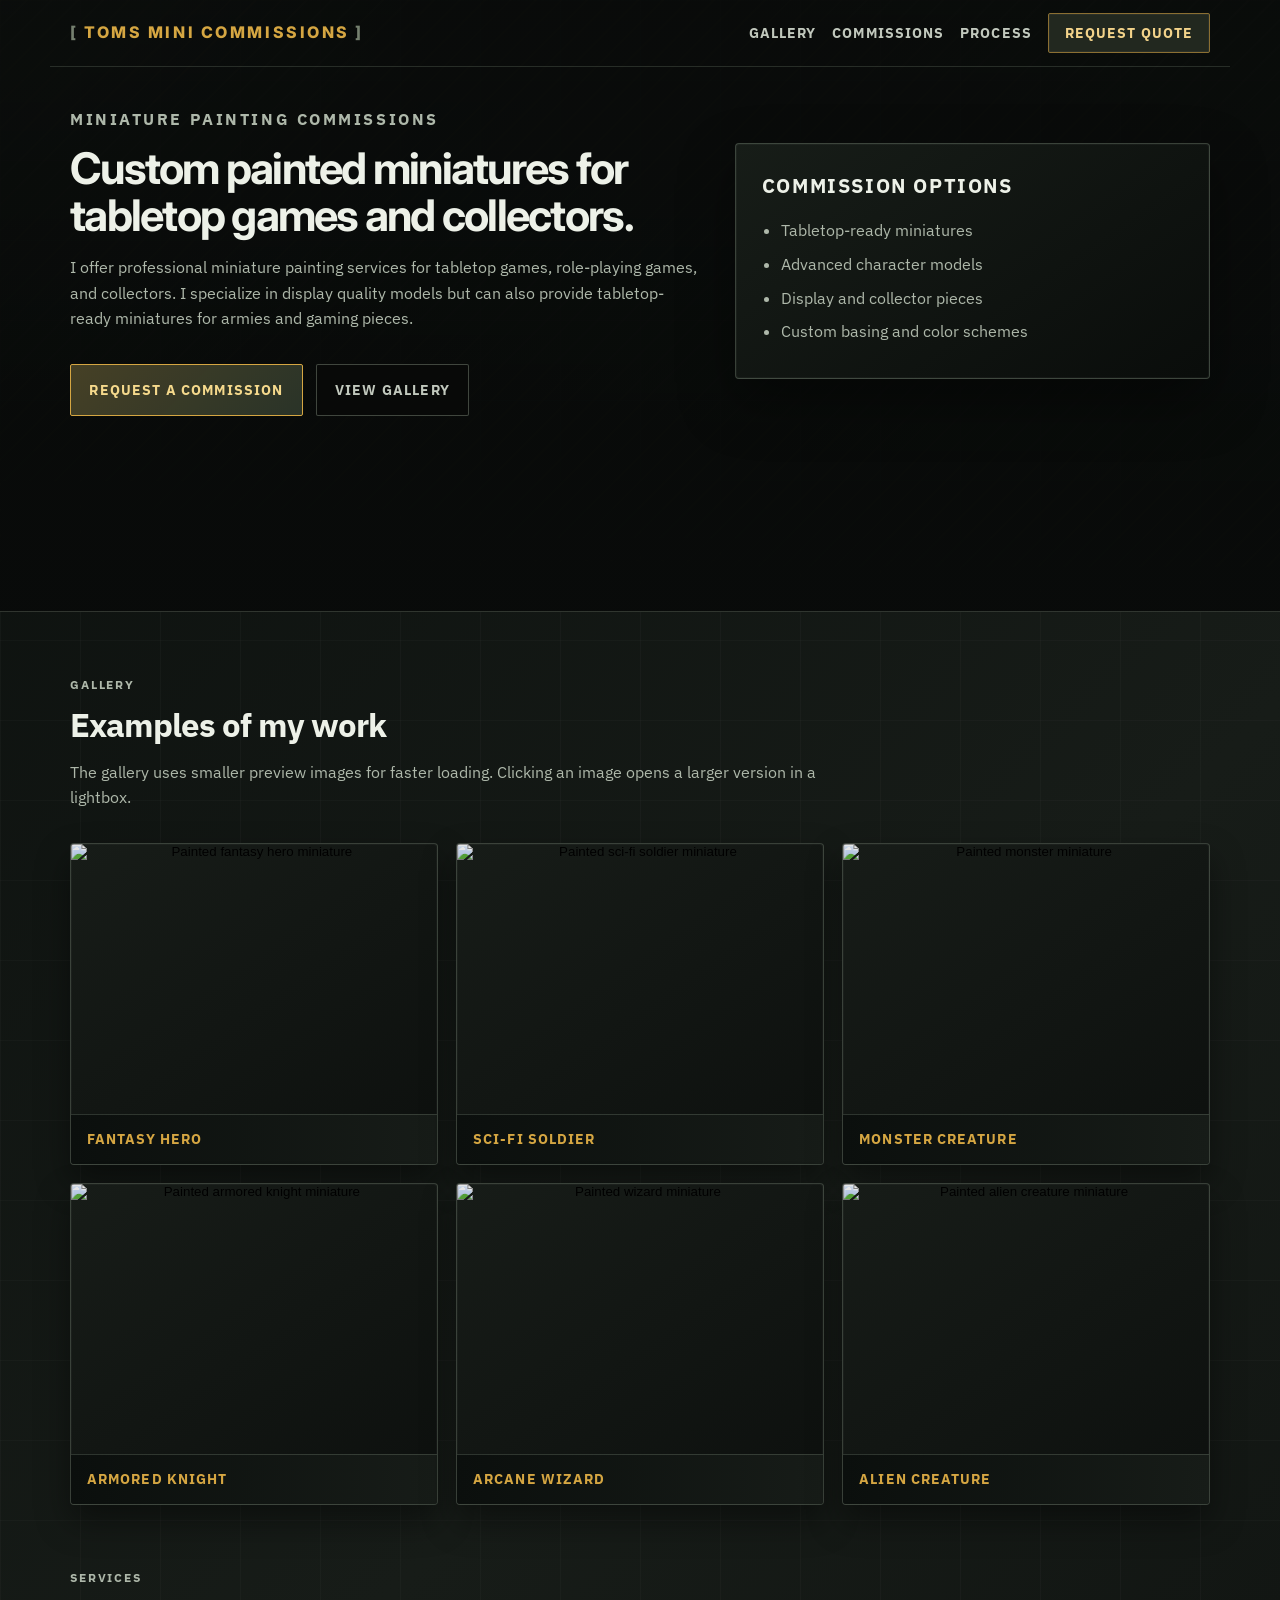
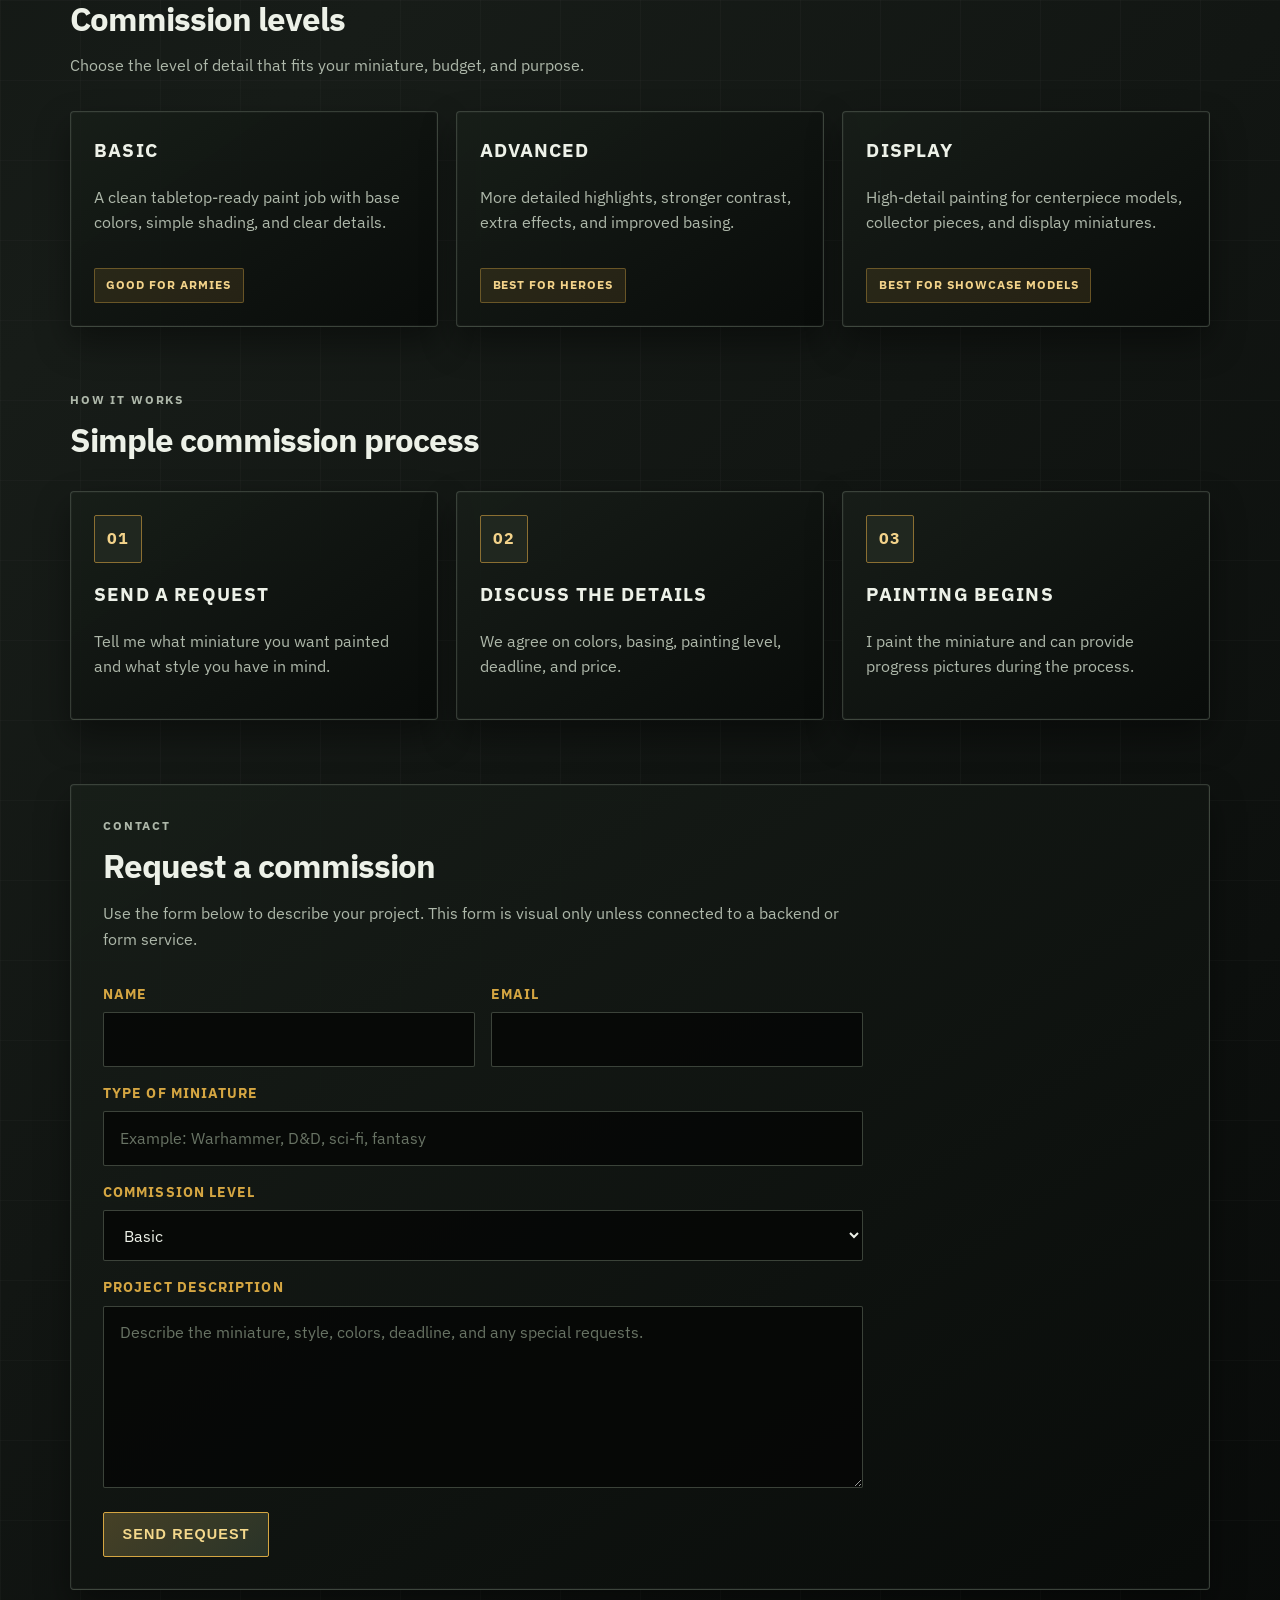
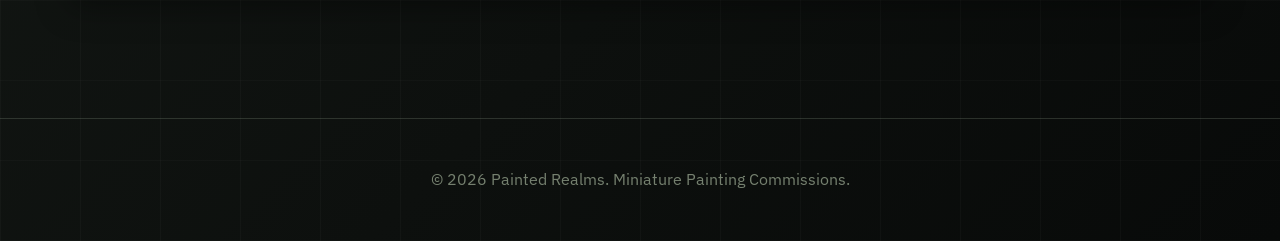
==== docs/miniature-painting-css.html @ 3ed9dcd4 "Add files via upload" ====
<!DOCTYPE html>
<html lang="en">
<head>
  <meta charset="UTF-8">
  <meta name="viewport" content="width=device-width, initial-scale=1.0">
  <title>Miniature Painting Commissions</title>

  <link rel="preconnect" href="https://fonts.googleapis.com">
  <link rel="preconnect" href="https://fonts.gstatic.com" crossorigin>
  <link href="https://fonts.googleapis.com/css2?family=Inter:wght@400;500;600;700;800&display=swap" rel="stylesheet">

  <link rel="stylesheet" href="miniature-style.css">
</head>

<body>
  <header class="site-header">
    <nav class="navbar" aria-label="Main navigation">
      <a class="logo" href="#home">Toms Mini Commissions</a>

      <ul class="nav-links">
        <li><a href="#gallery">Gallery</a></li>
        <li><a href="#commissions">Commissions</a></li>
        <li><a href="#process">Process</a></li>
        <li><a class="nav-button" href="#contact">Request Quote</a></li>
      </ul>
    </nav>

    <section id="home" class="hero">
      <div class="hero-text">
        <p class="eyebrow">Miniature Painting Commissions</p>
        <h1>Custom painted miniatures for tabletop games and collectors.</h1>
        <p>
          I offer professional miniature painting services for tabletop games, role-playing games, and collectors. I specialize in display quality models but can also provide tabletop-ready miniatures for armies and gaming pieces.
        </p>

        <div class="hero-actions">
          <a class="primary-button" href="#contact">Request a Commission</a>
          <a class="secondary-button" href="#gallery">View Gallery</a>
        </div>
      </div>

      <div class="hero-card">
        <h2>Commission Options</h2>
        <ul>
          <li>Tabletop-ready miniatures</li>
          <li>Advanced character models</li>
          <li>Display and collector pieces</li>
          <li>Custom basing and color schemes</li>
        </ul>
      </div>
    </section>
  </header>

  <main>
    <section id="gallery" class="content-section">
      <div class="section-heading">
        <p class="eyebrow">Gallery</p>
        <h2>Examples of my work</h2>
        <p>
          The gallery uses smaller preview images for faster loading. Clicking an image opens
          a larger version in a lightbox.
        </p>
      </div>

      <div class="gallery-grid">
        <figure>
          <button class="gallery-item" data-large="images/miniature-1-large.webp">
            <img
              src="images/miniature-1-small.webp"
              alt="Painted fantasy hero miniature"
              width="600"
              height="400"
              loading="lazy"
            >
          </button>
          <figcaption>Fantasy Hero</figcaption>
        </figure>

        <figure>
          <button class="gallery-item" data-large="images/miniature-2-large.webp">
            <img
              src="images/miniature-2-small.webp"
              alt="Painted sci-fi soldier miniature"
              width="600"
              height="400"
              loading="lazy"
            >
          </button>
          <figcaption>Sci-Fi Soldier</figcaption>
        </figure>

        <figure>
          <button class="gallery-item" data-large="images/miniature-3-large.webp">
            <img
              src="images/miniature-3-small.webp"
              alt="Painted monster miniature"
              width="600"
              height="400"
              loading="lazy"
            >
          </button>
          <figcaption>Monster Creature</figcaption>
        </figure>

        <figure>
          <button class="gallery-item" data-large="images/miniature-4-large.webp">
            <img
              src="images/miniature-4-small.webp"
              alt="Painted armored knight miniature"
              width="600"
              height="400"
              loading="lazy"
            >
          </button>
          <figcaption>Armored Knight</figcaption>
        </figure>

        <figure>
          <button class="gallery-item" data-large="images/miniature-5-large.webp">
            <img
              src="images/miniature-5-small.webp"
              alt="Painted wizard miniature"
              width="600"
              height="400"
              loading="lazy"
            >
          </button>
          <figcaption>Arcane Wizard</figcaption>
        </figure>

        <figure>
          <button class="gallery-item" data-large="images/miniature-6-large.webp">
            <img
              src="images/miniature-6-small.webp"
              alt="Painted alien creature miniature"
              width="600"
              height="400"
              loading="lazy"
            >
          </button>
          <figcaption>Alien Creature</figcaption>
        </figure>
      </div>
    </section>

    <section id="commissions" class="content-section">
      <div class="section-heading">
        <p class="eyebrow">Services</p>
        <h2>Commission levels</h2>
        <p>
          Choose the level of detail that fits your miniature, budget, and purpose.
        </p>
      </div>

      <div class="commission-grid">
        <article class="commission-card">
          <h3>Basic</h3>
          <p>
            A clean tabletop-ready paint job with base colors, simple shading, and clear details.
          </p>
          <span>Good for armies</span>
        </article>

        <article class="commission-card featured-card">
          <h3>Advanced</h3>
          <p>
            More detailed highlights, stronger contrast, extra effects, and improved basing.
          </p>
          <span>Best for heroes</span>
        </article>

        <article class="commission-card">
          <h3>Display</h3>
          <p>
            High-detail painting for centerpiece models, collector pieces, and display miniatures.
          </p>
          <span>Best for showcase models</span>
        </article>
      </div>
    </section>

    <section id="process" class="content-section process-section">
      <div class="section-heading">
        <p class="eyebrow">How it works</p>
        <h2>Simple commission process</h2>
      </div>

      <div class="process-grid">
        <article>
          <span class="step-number">01</span>
          <h3>Send a request</h3>
          <p>Tell me what miniature you want painted and what style you have in mind.</p>
        </article>

        <article>
          <span class="step-number">02</span>
          <h3>Discuss the details</h3>
          <p>We agree on colors, basing, painting level, deadline, and price.</p>
        </article>

        <article>
          <span class="step-number">03</span>
          <h3>Painting begins</h3>
          <p>I paint the miniature and can provide progress pictures during the process.</p>
        </article>
      </div>
    </section>

    <section id="contact" class="content-section contact-section">
      <div class="section-heading">
        <p class="eyebrow">Contact</p>
        <h2>Request a commission</h2>
        <p>
          Use the form below to describe your project. This form is visual only unless connected
          to a backend or form service.
        </p>
      </div>

      <form class="contact-form" action="#" method="post">
        <div class="form-row">
          <p>
            <label for="name">Name</label>
            <input type="text" id="name" name="name" required>
          </p>

          <p>
            <label for="email">Email</label>
            <input type="email" id="email" name="email" required>
          </p>
        </div>

        <p>
          <label for="miniature-type">Type of miniature</label>
          <input
            type="text"
            id="miniature-type"
            name="miniature-type"
            placeholder="Example: Warhammer, D&D, sci-fi, fantasy"
          >
        </p>

        <p>
          <label for="commission-level">Commission level</label>
          <select id="commission-level" name="commission-level">
            <option value="basic">Basic</option>
            <option value="advanced">Advanced</option>
            <option value="display">Display</option>
          </select>
        </p>

        <p>
          <label for="message">Project description</label>
          <textarea
            id="message"
            name="message"
            rows="6"
            placeholder="Describe the miniature, style, colors, deadline, and any special requests."
            required
          ></textarea>
        </p>

        <button type="submit">Send Request</button>
      </form>
    </section>
  </main>

  <footer class="site-footer">
    <p>&copy; 2026 Painted Realms. Miniature Painting Commissions.</p>
  </footer>

  <div class="lightbox" id="lightbox" aria-hidden="true">
    <button class="lightbox-close" id="lightbox-close" aria-label="Close image">×</button>
    <img id="lightbox-image" src="" alt="">
  </div>

  <script src="lightbox.js"></script>
</body>
</html>
---- docs/miniature-style.css ----
@import url("https://fonts.googleapis.com/css2?family=Inter:wght@400;500;600;700;800&family=IBM+Plex+Sans:wght@400;500;600;700&display=swap");

* {
  box-sizing: border-box;
}

html {
  scroll-behavior: smooth;
}

body {
  margin: 0;
  font-family: "IBM Plex Sans", "Inter", Arial, sans-serif;
  color: #d7ded3;
  background:
    linear-gradient(90deg, rgba(255, 255, 255, 0.025) 1px, transparent 1px),
    linear-gradient(rgba(255, 255, 255, 0.018) 1px, transparent 1px),
    radial-gradient(circle at top left, rgba(105, 132, 104, 0.18), transparent 28rem),
    linear-gradient(135deg, #0b0f0d, #171c18 42%, #080a09);
  background-size:
    80px 80px,
    80px 80px,
    auto,
    auto;
  line-height: 1.6;
}

img {
  max-width: 100%;
}

.site-header {
  min-height: 68vh;
  background:
    linear-gradient(rgba(8, 10, 9, 0.88), rgba(8, 10, 9, 0.96)),
    repeating-linear-gradient(
      135deg,
      rgba(189, 151, 67, 0.06) 0,
      rgba(189, 151, 67, 0.06) 2px,
      transparent 2px,
      transparent 18px
    );
  border-bottom: 1px solid rgba(148, 163, 143, 0.28);
}

.navbar {
  max-width: 1180px;
  margin: 0 auto;
  padding: 1.25rem;
  display: flex;
  justify-content: space-between;
  align-items: center;
  gap: 2rem;
  border-bottom: 1px solid rgba(148, 163, 143, 0.22);
}

.logo {
  font-family: "Inter", Arial, sans-serif;
  font-size: 1rem;
  font-weight: 800;
  color: #d5a642;
  text-decoration: none;
  letter-spacing: 0.16em;
  text-transform: uppercase;
}

.logo::before {
  content: "[ ";
  color: #75806f;
}

.logo::after {
  content: " ]";
  color: #75806f;
}

.nav-links {
  list-style: none;
  display: flex;
  align-items: center;
  gap: 1rem;
  padding: 0;
  margin: 0;
  flex-wrap: wrap;
}

.nav-links a {
  color: #c1c8bd;
  text-decoration: none;
  font-weight: 700;
  font-size: 0.85rem;
  letter-spacing: 0.08em;
  text-transform: uppercase;
}

.nav-links a:hover {
  color: #d5a642;
}

.nav-button {
  background: #22281f;
  color: #f3d38a !important;
  padding: 0.65rem 1rem;
  border-radius: 2px;
  border: 1px solid #8b6f32;
  box-shadow: inset 0 0 0 1px rgba(255, 255, 255, 0.04);
}

.hero {
  max-width: 1180px;
  margin: 2.5rem auto 0;
  padding: 0 1.25rem 4rem;
  display: grid;
  grid-template-columns: 1.2fr 0.9fr;
  gap: 2rem;
  align-items: center;
}

.hero-text h1 {
  margin: 0;
  max-width: 720px;
  font-family: "Inter", Arial, sans-serif;
  font-size: clamp(1.9rem, 3.4vw, 3.2rem);
  line-height: 1.08;
  letter-spacing: -0.04em;
  color: #edf1e8;
}

.hero-text p {
  max-width: 650px;
  font-size: 1rem;
  color: #aeb8aa;
}

.eyebrow {
  margin: 0 0 0.8rem;
  color: #d5a642;
  font-weight: 800;
  text-transform: uppercase;
  letter-spacing: 0.16em;
  font-size: 0.72rem;
}

.hero-actions {
  display: flex;
  gap: 0.8rem;
  flex-wrap: wrap;
  margin-top: 2rem;
}

.primary-button,
.secondary-button,
.contact-form button {
  border-radius: 2px;
  padding: 0.85rem 1.15rem;
  font-weight: 800;
  font-size: 0.9rem;
  letter-spacing: 0.08em;
  text-transform: uppercase;
  text-decoration: none;
  cursor: pointer;
  transition: background 0.2s ease, border-color 0.2s ease, transform 0.2s ease;
}

.primary-button,
.contact-form button {
  border: 1px solid #d5a642;
  background:
    linear-gradient(135deg, rgba(213, 166, 66, 0.22), rgba(94, 110, 85, 0.2)),
    #1d241d;
  color: #f5d98c;
}

.secondary-button {
  background: rgba(8, 10, 9, 0.75);
  color: #c1c8bd;
  border: 1px solid rgba(148, 163, 143, 0.4);
}

.primary-button:hover,
.secondary-button:hover,
.contact-form button:hover {
  transform: translateY(-1px);
  background-color: #283126;
  border-color: #f3d38a;
}

.hero-card {
  background:
    linear-gradient(145deg, rgba(24, 30, 25, 0.96), rgba(10, 13, 11, 0.98)),
    repeating-linear-gradient(
      90deg,
      rgba(255, 255, 255, 0.025) 0,
      rgba(255, 255, 255, 0.025) 1px,
      transparent 1px,
      transparent 16px
    );
  border: 1px solid rgba(148, 163, 143, 0.34);
  border-radius: 4px;
  padding: 1.6rem;
  box-shadow:
    0 22px 55px rgba(0, 0, 0, 0.42),
    inset 0 0 0 1px rgba(255, 255, 255, 0.035);
}

.hero-card h2 {
  margin-top: 0;
  color: #edf1e8;
  font-size: 1.25rem;
  letter-spacing: 0.08em;
  text-transform: uppercase;
}

.hero-card ul {
  padding-left: 1.2rem;
  margin-bottom: 0;
  color: #aeb8aa;
}

.hero-card li {
  margin-bottom: 0.5rem;
}

main {
  max-width: 1180px;
  margin: 0 auto;
  padding: 4rem 1.25rem;
}

.content-section {
  margin-bottom: 4rem;
}

.section-heading {
  max-width: 760px;
  margin-bottom: 2rem;
}

.section-heading h2 {
  margin: 0;
  color: #edf1e8;
  font-size: clamp(1.7rem, 2.6vw, 2.5rem);
  line-height: 1.1;
  letter-spacing: -0.03em;
}

.section-heading p {
  color: #aeb8aa;
}

.gallery-grid {
  display: grid;
  grid-template-columns: repeat(3, 1fr);
  gap: 1.15rem;
}

figure {
  margin: 0;
  background:
    linear-gradient(145deg, #171c18, #0d100e);
  border: 1px solid rgba(148, 163, 143, 0.32);
  border-radius: 4px;
  overflow: hidden;
  box-shadow:
    0 16px 34px rgba(0, 0, 0, 0.42),
    inset 0 0 0 1px rgba(255, 255, 255, 0.03);
}

.gallery-item {
  display: block;
  width: 100%;
  padding: 0;
  border: 0;
  background: none;
  cursor: pointer;
  overflow: hidden;
}

.gallery-item img {
  width: 100%;
  height: 270px;
  object-fit: cover;
  display: block;
  filter: saturate(0.9) contrast(1.1) brightness(0.9);
  transition: transform 0.25s ease, filter 0.25s ease;
}

.gallery-item:hover img {
  transform: scale(1.04);
  filter: saturate(1.05) contrast(1.18) brightness(1);
}

figcaption {
  padding: 0.85rem 1rem;
  color: #d5a642;
  background:
    linear-gradient(90deg, #0b0f0d, #171c18);
  border-top: 1px solid rgba(148, 163, 143, 0.25);
  font-weight: 800;
  font-size: 0.85rem;
  letter-spacing: 0.08em;
  text-transform: uppercase;
}

.commission-grid,
.process-grid {
  display: grid;
  grid-template-columns: repeat(3, 1fr);
  gap: 1.15rem;
}

.commission-card,
.process-grid article,
.contact-section {
  background:
    linear-gradient(145deg, rgba(24, 30, 25, 0.96), rgba(9, 12, 10, 0.98));
  border: 1px solid rgba(148, 163, 143, 0.32);
  border-radius: 4px;
  padding: 1.45rem;
  box-shadow:
    0 16px 34px rgba(0, 0, 0, 0.4),
    inset 0 0 0 1px rgba(255, 255, 255, 0.03);
}

.commission-card h3,
.process-grid h3 {
  margin-top: 0;
  color: #edf1e8;
  font-size: 1.2rem;
  letter-spacing: 0.06em;
  text-transform: uppercase;
}

.commission-card p,
.process-grid p {
  color: #aeb8aa;
}

.commission-card span {
  display: inline-block;
  margin-top: 1rem;
  padding: 0.4rem 0.7rem;
  border-radius: 2px;
  background: rgba(213, 166, 66, 0.12);
  border: 1px solid rgba(213, 166, 66, 0.38);
  color: #f3d38a;
  font-size: 0.78rem;
  font-weight: 800;
  letter-spacing: 0.08em;
  text-transform: uppercase;
}

.commission-card {
  transition: border-color 0.2s ease, box-shadow 0.2s ease, transform 0.2s ease;
}

.commission-card:hover {
  border-color: rgba(213, 166, 66, 0.75);
  box-shadow:
    0 18px 40px rgba(0, 0, 0, 0.45),
    0 0 24px rgba(213, 166, 66, 0.14);
  transform: translateY(-2px);
}

.step-number {
  display: inline-flex;
  width: 3rem;
  height: 3rem;
  align-items: center;
  justify-content: center;
  margin-bottom: 1rem;
  border-radius: 2px;
  background: #20271f;
  border: 1px solid #8b6f32;
  color: #f3d38a;
  font-weight: 800;
  letter-spacing: 0.08em;
}

.contact-section {
  padding: 2rem;
}

.contact-form {
  max-width: 760px;
}

.form-row {
  display: grid;
  grid-template-columns: 1fr 1fr;
  gap: 1rem;
}

.contact-form p {
  margin: 0 0 1rem;
}

label {
  display: block;
  margin-bottom: 0.4rem;
  font-weight: 800;
  color: #d5a642;
  font-size: 0.85rem;
  letter-spacing: 0.08em;
  text-transform: uppercase;
}

input,
select,
textarea {
  width: 100%;
  padding: 0.85rem 1rem;
  border: 1px solid rgba(148, 163, 143, 0.38);
  border-radius: 2px;
  font: inherit;
  color: #edf1e8;
  background: rgba(5, 7, 6, 0.82);
}

input::placeholder,
textarea::placeholder {
  color: #687364;
}

input:focus,
select:focus,
textarea:focus {
  outline: 2px solid rgba(213, 166, 66, 0.25);
  border-color: #d5a642;
  background: rgba(5, 7, 6, 0.95);
}

textarea {
  resize: vertical;
}

.site-footer {
  text-align: center;
  padding: 2rem 1rem;
  color: #75806f;
  border-top: 1px solid rgba(148, 163, 143, 0.24);
}

.lightbox {
  position: fixed;
  inset: 0;
  display: none;
  place-items: center;
  padding: 2rem;
  background: rgba(5, 7, 6, 0.92);
  z-index: 1000;
}

.lightbox.active {
  display: grid;
}

.lightbox img {
  max-width: min(1100px, 92vw);
  max-height: 82vh;
  border-radius: 4px;
  border: 1px solid rgba(213, 166, 66, 0.45);
  box-shadow: 0 24px 80px rgba(0, 0, 0, 0.65);
}

.lightbox-close {
  position: absolute;
  top: 1.25rem;
  right: 1.5rem;
  border: 1px solid rgba(213, 166, 66, 0.6);
  background: #171c18;
  color: #edf1e8;
  width: 2.75rem;
  height: 2.75rem;
  border-radius: 2px;
  font-size: 2rem;
  line-height: 1;
  cursor: pointer;
}

@media (max-width: 900px) {
  .hero,
  .gallery-grid,
  .commission-grid,
  .process-grid {
    grid-template-columns: 1fr 1fr;
  }

  .hero {
    margin-top: 1.5rem;
  }
}

@media (max-width: 680px) {
  .navbar {
    align-items: flex-start;
    flex-direction: column;
  }

  .hero,
  .gallery-grid,
  .commission-grid,
  .process-grid,
  .form-row {
    grid-template-columns: 1fr;
  }

  .hero-text h1 {
    font-size: 2rem;
  }

  .site-header {
    min-height: auto;
  }

  .contact-section {
    padding: 1.25rem;
  }
}
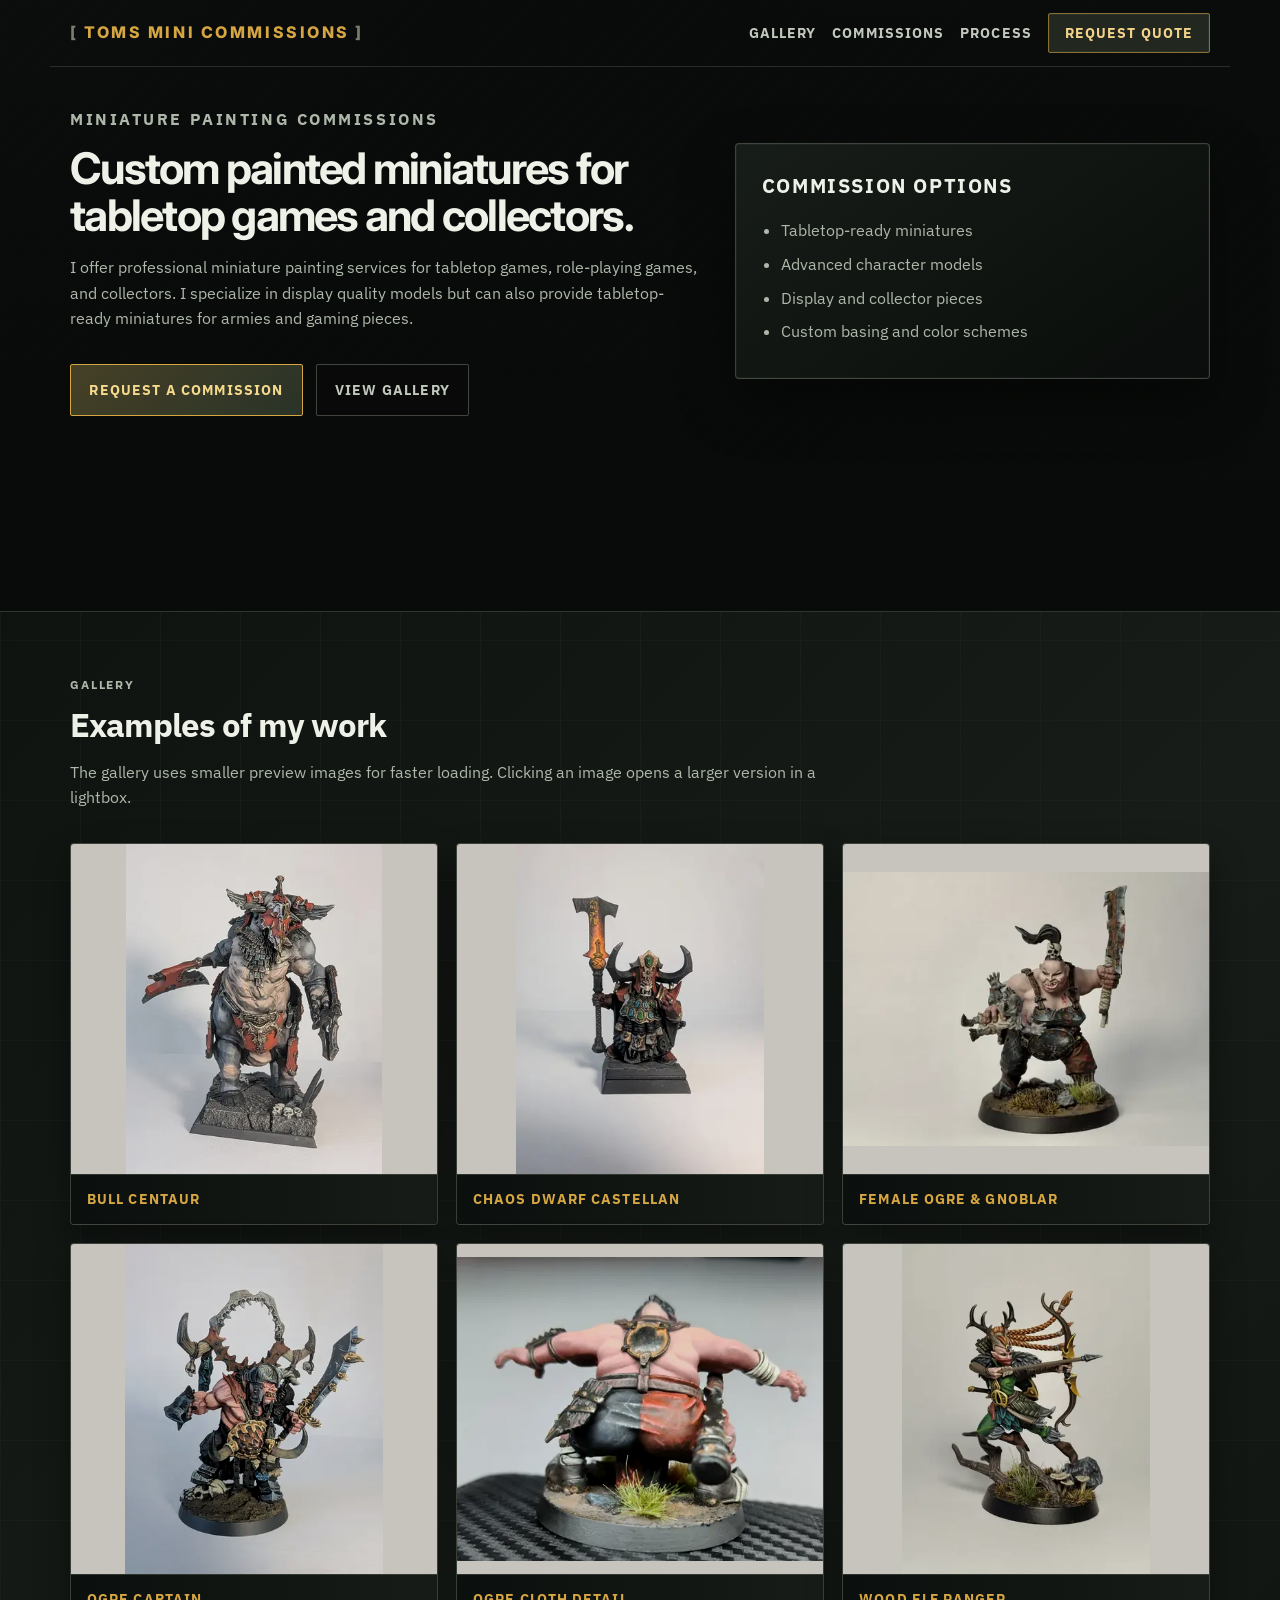
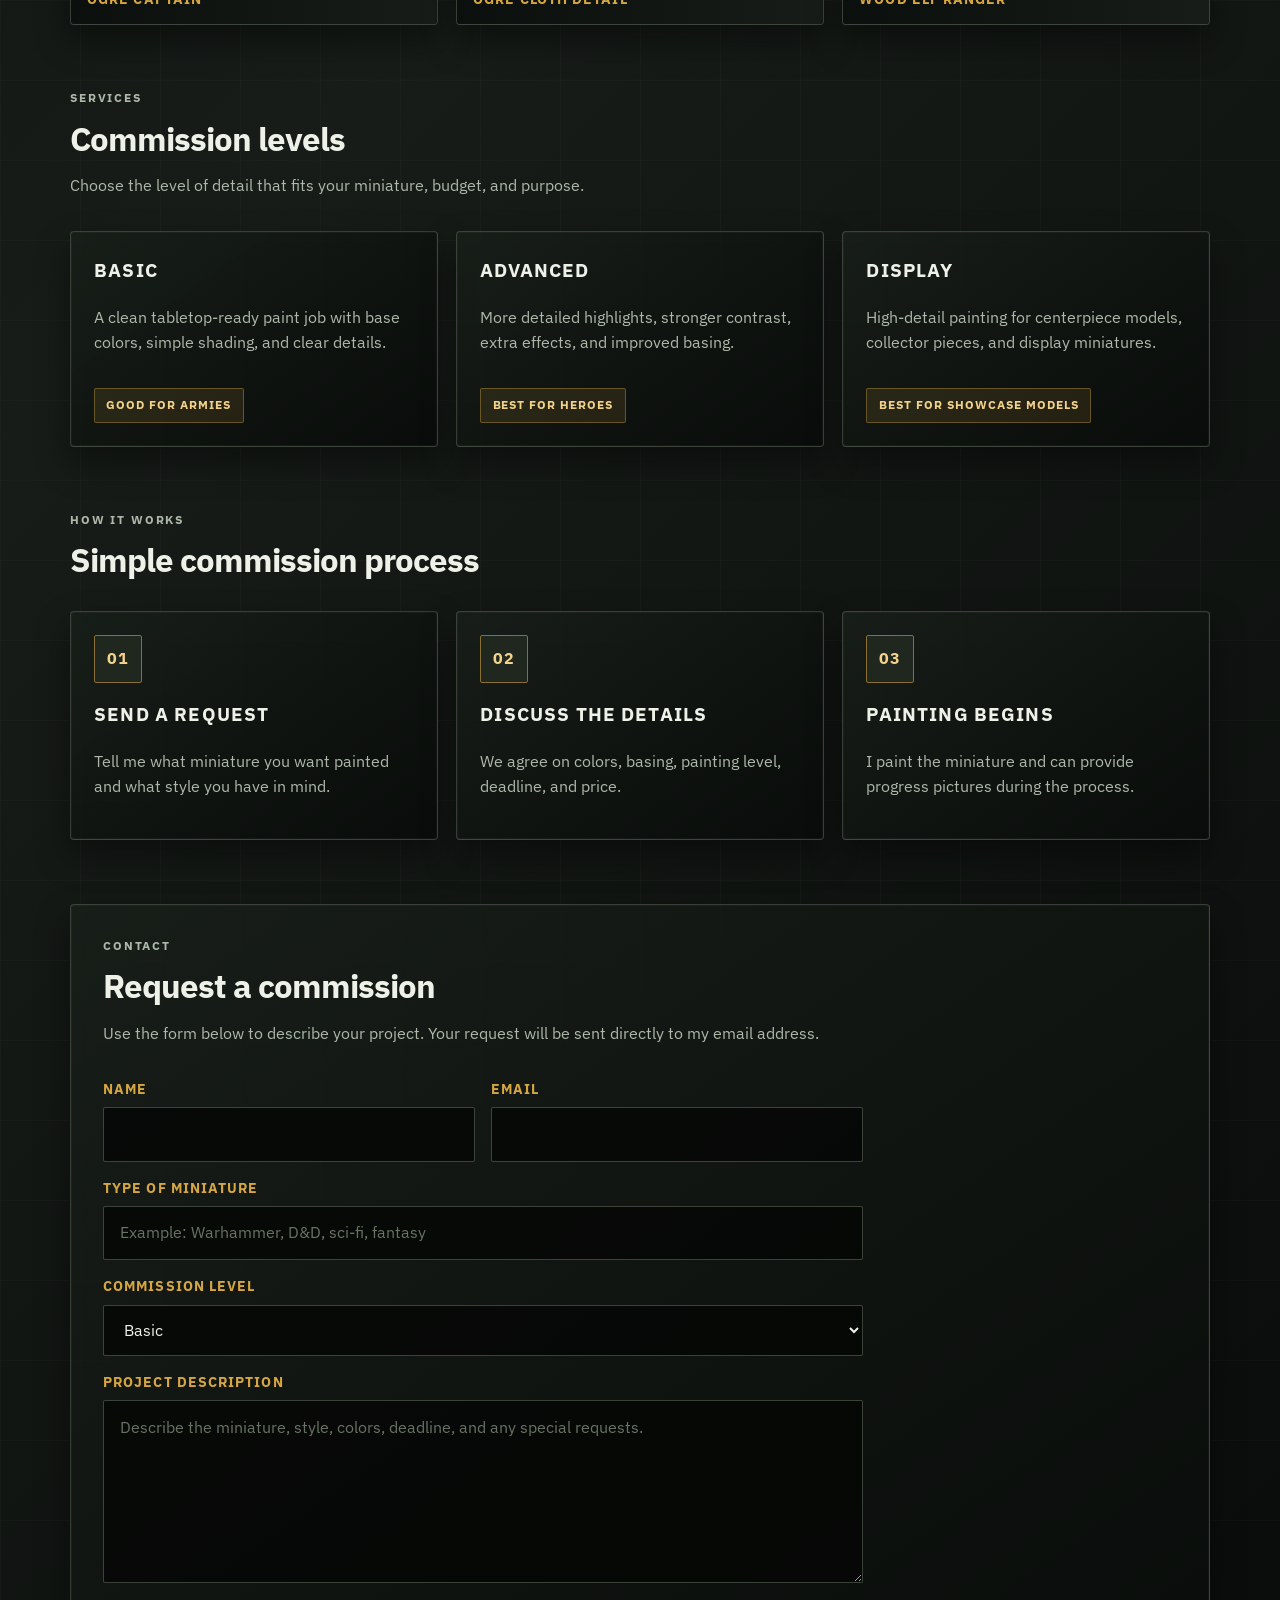
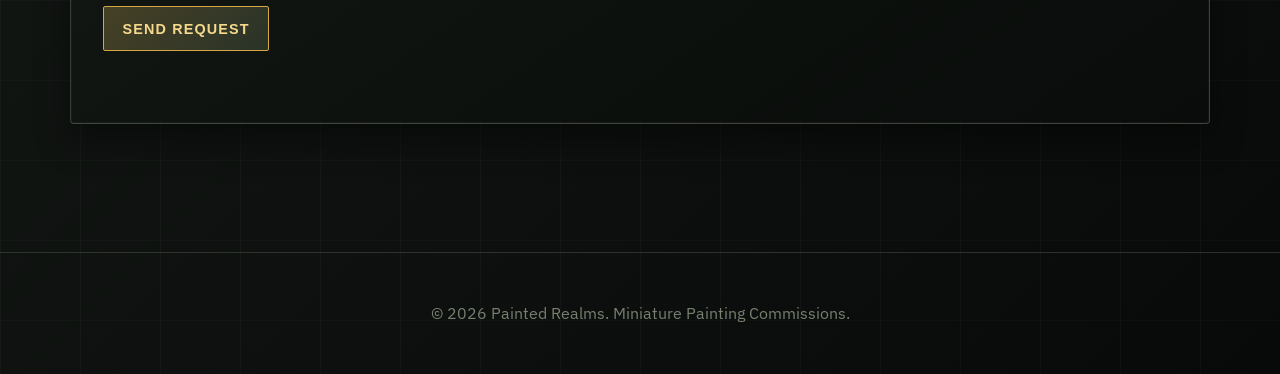
==== commit d98ec3eb: "Add files via upload" ====
--- a/docs/miniature-painting-css.html
+++ b/docs/miniature-painting-css.html
@@ -7,7 +7,7 @@
 
   <link rel="preconnect" href="https://fonts.googleapis.com">
   <link rel="preconnect" href="https://fonts.gstatic.com" crossorigin>
-  <link href="https://fonts.googleapis.com/css2?family=Inter:wght@400;500;600;700;800&display=swap" rel="stylesheet">
+  <link href="https://fonts.googleapis.com/css2?family=IBM+Plex+Sans:wght@400;500;600;700&family=Inter:wght@400;500;600;700;800&display=swap" rel="stylesheet">
 
   <link rel="stylesheet" href="miniature-style.css">
 </head>
@@ -64,81 +64,135 @@
 
       <div class="gallery-grid">
         <figure>
-          <button class="gallery-item" data-large="images/miniature-1-large.webp">
-            <img
-              src="images/miniature-1-small.webp"
-              alt="Painted fantasy hero miniature"
-              width="600"
-              height="400"
-              loading="lazy"
-            >
-          </button>
-          <figcaption>Fantasy Hero</figcaption>
-        </figure>
-
-        <figure>
-          <button class="gallery-item" data-large="images/miniature-2-large.webp">
-            <img
-              src="images/miniature-2-small.webp"
-              alt="Painted sci-fi soldier miniature"
-              width="600"
-              height="400"
-              loading="lazy"
-            >
-          </button>
-          <figcaption>Sci-Fi Soldier</figcaption>
-        </figure>
-
-        <figure>
-          <button class="gallery-item" data-large="images/miniature-3-large.webp">
-            <img
-              src="images/miniature-3-small.webp"
-              alt="Painted monster miniature"
-              width="600"
-              height="400"
-              loading="lazy"
-            >
-          </button>
-          <figcaption>Monster Creature</figcaption>
-        </figure>
-
-        <figure>
-          <button class="gallery-item" data-large="images/miniature-4-large.webp">
-            <img
-              src="images/miniature-4-small.webp"
-              alt="Painted armored knight miniature"
-              width="600"
-              height="400"
-              loading="lazy"
-            >
-          </button>
-          <figcaption>Armored Knight</figcaption>
-        </figure>
-
-        <figure>
-          <button class="gallery-item" data-large="images/miniature-5-large.webp">
-            <img
-              src="images/miniature-5-small.webp"
-              alt="Painted wizard miniature"
-              width="600"
-              height="400"
-              loading="lazy"
-            >
-          </button>
-          <figcaption>Arcane Wizard</figcaption>
-        </figure>
-
-        <figure>
-          <button class="gallery-item" data-large="images/miniature-6-large.webp">
-            <img
-              src="images/miniature-6-small.webp"
-              alt="Painted alien creature miniature"
-              width="600"
-              height="400"
-              loading="lazy"
-            >
-          </button>
-          <figcaption>Alien Creature</figcaption>
+          <a
+            class="gallery-item"
+            href="img/Bull_Centaur.jpeg"
+            data-large="img/Bull_Centaur.jpeg"
+            data-caption="Bull Centaur"
+            aria-label="View the Bull Centaur in full size"
+          >
+            <img
+              src="img/Bull_Centaur-480.webp"
+              srcset="img/Bull_Centaur-480.webp 480w, img/Bull_Centaur-960.webp 960w"
+              sizes="(max-width: 680px) calc(100vw - 2.5rem), (max-width: 900px) calc((100vw - 3.65rem) / 2), 380px"
+              alt="Painted Bull Centaur miniature with red and black armor"
+              width="1592"
+              height="2048"
+              loading="lazy"
+              decoding="async"
+            >
+          </a>
+          <figcaption>Bull Centaur</figcaption>
+        </figure>
+
+        <figure>
+          <a
+            class="gallery-item"
+            href="img/Chaos_Dwarf_Castellan.jpeg"
+            data-large="img/Chaos_Dwarf_Castellan.jpeg"
+            data-caption="Chaos Dwarf Castellan"
+            aria-label="View the Chaos Dwarf Castellan in full size"
+          >
+            <img
+              src="img/Chaos_Dwarf_Castellan-480.webp"
+              srcset="img/Chaos_Dwarf_Castellan-480.webp 480w, img/Chaos_Dwarf_Castellan-960.webp 960w"
+              sizes="(max-width: 680px) calc(100vw - 2.5rem), (max-width: 900px) calc((100vw - 3.65rem) / 2), 380px"
+              alt="Painted Chaos Dwarf Castellan miniature holding a glowing runic weapon"
+              width="3072"
+              height="4080"
+              loading="lazy"
+              decoding="async"
+            >
+          </a>
+          <figcaption>Chaos Dwarf Castellan</figcaption>
+        </figure>
+
+        <figure>
+          <a
+            class="gallery-item"
+            href="img/Female_Ogre_Gnoblar.jpeg"
+            data-large="img/Female_Ogre_Gnoblar.jpeg"
+            data-caption="Female Ogre &amp; Gnoblar"
+            aria-label="View the Female Ogre and Gnoblar in full size"
+          >
+            <img
+              src="img/Female_Ogre_Gnoblar-480.webp"
+              srcset="img/Female_Ogre_Gnoblar-480.webp 480w, img/Female_Ogre_Gnoblar-960.webp 960w"
+              sizes="(max-width: 680px) calc(100vw - 2.5rem), (max-width: 900px) calc((100vw - 3.65rem) / 2), 380px"
+              alt="Painted female ogre miniature holding a gnoblar"
+              width="2048"
+              height="1536"
+              loading="lazy"
+              decoding="async"
+            >
+          </a>
+          <figcaption>Female Ogre &amp; Gnoblar</figcaption>
+        </figure>
+
+        <figure>
+          <a
+            class="gallery-item"
+            href="img/Ogre_Captain.jpeg"
+            data-large="img/Ogre_Captain.jpeg"
+            data-caption="Ogre Captain"
+            aria-label="View the Ogre Captain in full size"
+          >
+            <img
+              src="img/Ogre_Captain-480.webp"
+              srcset="img/Ogre_Captain-480.webp 480w, img/Ogre_Captain-960.webp 960w"
+              sizes="(max-width: 680px) calc(100vw - 2.5rem), (max-width: 900px) calc((100vw - 3.65rem) / 2), 380px"
+              alt="Painted Ogre Captain miniature with a horned trophy frame and sword"
+              width="2662"
+              height="3405"
+              loading="lazy"
+              decoding="async"
+            >
+          </a>
+          <figcaption>Ogre Captain</figcaption>
+        </figure>
+
+        <figure>
+          <a
+            class="gallery-item"
+            href="img/Ogre_Cloth_Close_Up.jpeg"
+            data-large="img/Ogre_Cloth_Close_Up.jpeg"
+            data-caption="Ogre Cloth Detail"
+            aria-label="View the Ogre cloth detail in full size"
+          >
+            <img
+              src="img/Ogre_Cloth_Close_Up-480.webp"
+              srcset="img/Ogre_Cloth_Close_Up-480.webp 480w, img/Ogre_Cloth_Close_Up-960.webp 960w"
+              sizes="(max-width: 680px) calc(100vw - 2.5rem), (max-width: 900px) calc((100vw - 3.65rem) / 2), 380px"
+              alt="Close-up of red and black painted cloth on an ogre miniature"
+              width="2048"
+              height="1701"
+              loading="lazy"
+              decoding="async"
+            >
+          </a>
+          <figcaption>Ogre Cloth Detail</figcaption>
+        </figure>
+
+        <figure>
+          <a
+            class="gallery-item"
+            href="img/Wood_Elf_Ranger.jpeg"
+            data-large="img/Wood_Elf_Ranger.jpeg"
+            data-caption="Wood Elf Ranger"
+            aria-label="View the Wood Elf Ranger in full size"
+          >
+            <img
+              src="img/Wood_Elf_Ranger-480.webp"
+              srcset="img/Wood_Elf_Ranger-480.webp 480w, img/Wood_Elf_Ranger-960.webp 960w"
+              sizes="(max-width: 680px) calc(100vw - 2.5rem), (max-width: 900px) calc((100vw - 3.65rem) / 2), 380px"
+              alt="Painted Wood Elf Ranger miniature drawing a bow"
+              width="1536"
+              height="2048"
+              loading="lazy"
+              decoding="async"
+            >
+          </a>
+          <figcaption>Wood Elf Ranger</figcaption>
         </figure>
       </div>
     </section>
@@ -211,12 +265,17 @@
         <p class="eyebrow">Contact</p>
         <h2>Request a commission</h2>
         <p>
-          Use the form below to describe your project. This form is visual only unless connected
-          to a backend or form service.
-        </p>
-      </div>
-
-      <form class="contact-form" action="#" method="post">
+          Use the form below to describe your project. Your request will be sent directly
+          to my email address.
+        </p>
+      </div>
+
+      <form
+        class="contact-form"
+        id="contact-form"
+        action="https://formspree.io/xqpzgrjq"
+        method="post"
+      >
         <div class="form-row">
           <p>
             <label for="name">Name</label>
@@ -260,6 +319,13 @@
         </p>
 
         <button type="submit">Send Request</button>
+        <p
+          class="form-status"
+          id="form-status"
+          role="status"
+          aria-live="polite"
+          aria-atomic="true"
+        ></p>
       </form>
     </section>
   </main>
@@ -268,11 +334,25 @@
     <p>&copy; 2026 Painted Realms. Miniature Painting Commissions.</p>
   </footer>
 
-  <div class="lightbox" id="lightbox" aria-hidden="true">
-    <button class="lightbox-close" id="lightbox-close" aria-label="Close image">×</button>
-    <img id="lightbox-image" src="" alt="">
+  <div
+    class="lightbox"
+    id="lightbox"
+    role="dialog"
+    aria-modal="true"
+    aria-labelledby="lightbox-caption"
+    aria-hidden="true"
+  >
+    <div class="lightbox-panel">
+      <button class="lightbox-close" id="lightbox-close" type="button" aria-label="Close enlarged image">×</button>
+      <div class="lightbox-image-wrap" id="lightbox-image-wrap">
+        <img id="lightbox-image" src="" alt="">
+        <span class="lightbox-loading" id="lightbox-loading" role="status">Loading high-resolution image…</span>
+      </div>
+      <p class="lightbox-caption" id="lightbox-caption"></p>
+    </div>
   </div>
 
   <script src="lightbox.js"></script>
+  <script src="contact-form.js"></script>
 </body>
-</html>+</html>
--- a/docs/miniature-style.css
+++ b/docs/miniature-style.css
@@ -1,6 +1,4 @@
-@import url("https://fonts.googleapis.com/css2?family=Inter:wght@400;500;600;700;800&family=IBM+Plex+Sans:wght@400;500;600;700&display=swap");
-
-* {
+* {
   box-sizing: border-box;
 }
 
@@ -266,24 +264,31 @@
     inset 0 0 0 1px rgba(255, 255, 255, 0.03);
 }
 
-.gallery-item {
-  display: block;
-  width: 100%;
-  padding: 0;
-  border: 0;
-  background: none;
-  cursor: pointer;
-  overflow: hidden;
-}
-
-.gallery-item img {
-  width: 100%;
-  height: 270px;
-  object-fit: cover;
-  display: block;
-  filter: saturate(0.9) contrast(1.1) brightness(0.9);
-  transition: transform 0.25s ease, filter 0.25s ease;
-}
+.gallery-item {
+  display: block;
+  width: 100%;
+  padding: 0;
+  border: 0;
+  background: none;
+  cursor: pointer;
+  overflow: hidden;
+  text-decoration: none;
+}
+
+.gallery-item img {
+  width: 100%;
+  height: 330px;
+  object-fit: contain;
+  display: block;
+  background: #d4d2ca;
+  filter: saturate(0.9) contrast(1.1) brightness(0.9);
+  transition: transform 0.25s ease, filter 0.25s ease;
+}
+
+.gallery-item:focus-visible {
+  outline: 2px solid #d5a642;
+  outline-offset: -2px;
+}
 
 .gallery-item:hover img {
   transform: scale(1.04);
@@ -391,9 +396,30 @@
   gap: 1rem;
 }
 
-.contact-form p {
-  margin: 0 0 1rem;
-}
+.contact-form p {
+  margin: 0 0 1rem;
+}
+
+.contact-form button:disabled {
+  cursor: wait;
+  opacity: 0.65;
+  transform: none;
+}
+
+.form-status {
+  min-height: 1.6rem;
+  margin: 0.85rem 0 0 !important;
+  color: #aeb8aa;
+  font-weight: 700;
+}
+
+.form-status.is-success {
+  color: #9fc98f;
+}
+
+.form-status.is-error {
+  color: #e3a38f;
+}
 
 label {
   display: block;
@@ -441,7 +467,7 @@
   border-top: 1px solid rgba(148, 163, 143, 0.24);
 }
 
-.lightbox {
+.lightbox {
   position: fixed;
   inset: 0;
   display: none;
@@ -449,19 +475,63 @@
   padding: 2rem;
   background: rgba(5, 7, 6, 0.92);
   z-index: 1000;
-}
-
-.lightbox.active {
-  display: grid;
-}
-
-.lightbox img {
-  max-width: min(1100px, 92vw);
-  max-height: 82vh;
-  border-radius: 4px;
-  border: 1px solid rgba(213, 166, 66, 0.45);
-  box-shadow: 0 24px 80px rgba(0, 0, 0, 0.65);
-}
+}
+
+body.lightbox-open {
+  overflow: hidden;
+}
+
+.lightbox.active {
+  display: grid;
+}
+
+.lightbox-panel {
+  position: relative;
+  width: min(1180px, 94vw);
+  display: grid;
+  justify-items: center;
+}
+
+.lightbox-image-wrap {
+  position: relative;
+  display: grid;
+  place-items: center;
+  min-width: min(70vw, 36rem);
+  min-height: min(70vh, 32rem);
+}
+
+.lightbox img {
+  max-width: min(1100px, 90vw);
+  max-height: 78vh;
+  border-radius: 4px;
+  border: 1px solid rgba(213, 166, 66, 0.45);
+  box-shadow: 0 24px 80px rgba(0, 0, 0, 0.65);
+}
+
+.lightbox-loading {
+  position: absolute;
+  padding: 0.55rem 0.8rem;
+  border: 1px solid rgba(213, 166, 66, 0.45);
+  background: rgba(11, 15, 13, 0.9);
+  color: #f3d38a;
+  font-size: 0.75rem;
+  font-weight: 800;
+  letter-spacing: 0.08em;
+  text-transform: uppercase;
+}
+
+.lightbox-loading[hidden] {
+  display: none;
+}
+
+.lightbox-caption {
+  margin: 0.8rem 0 0;
+  color: #f3d38a;
+  font-size: 0.85rem;
+  font-weight: 800;
+  letter-spacing: 0.1em;
+  text-transform: uppercase;
+}
 
 .lightbox-close {
   position: absolute;
@@ -491,7 +561,7 @@
   }
 }
 
-@media (max-width: 680px) {
+@media (max-width: 680px) {
   .navbar {
     align-items: flex-start;
     flex-direction: column;
@@ -513,7 +583,21 @@
     min-height: auto;
   }
 
-  .contact-section {
-    padding: 1.25rem;
-  }
-}+  .contact-section {
+    padding: 1.25rem;
+  }
+
+  .gallery-item img {
+    height: 72vw;
+    max-height: 430px;
+  }
+
+  .lightbox {
+    padding: 1rem;
+  }
+
+  .lightbox-image-wrap {
+    min-width: 90vw;
+    min-height: 65vh;
+  }
+}
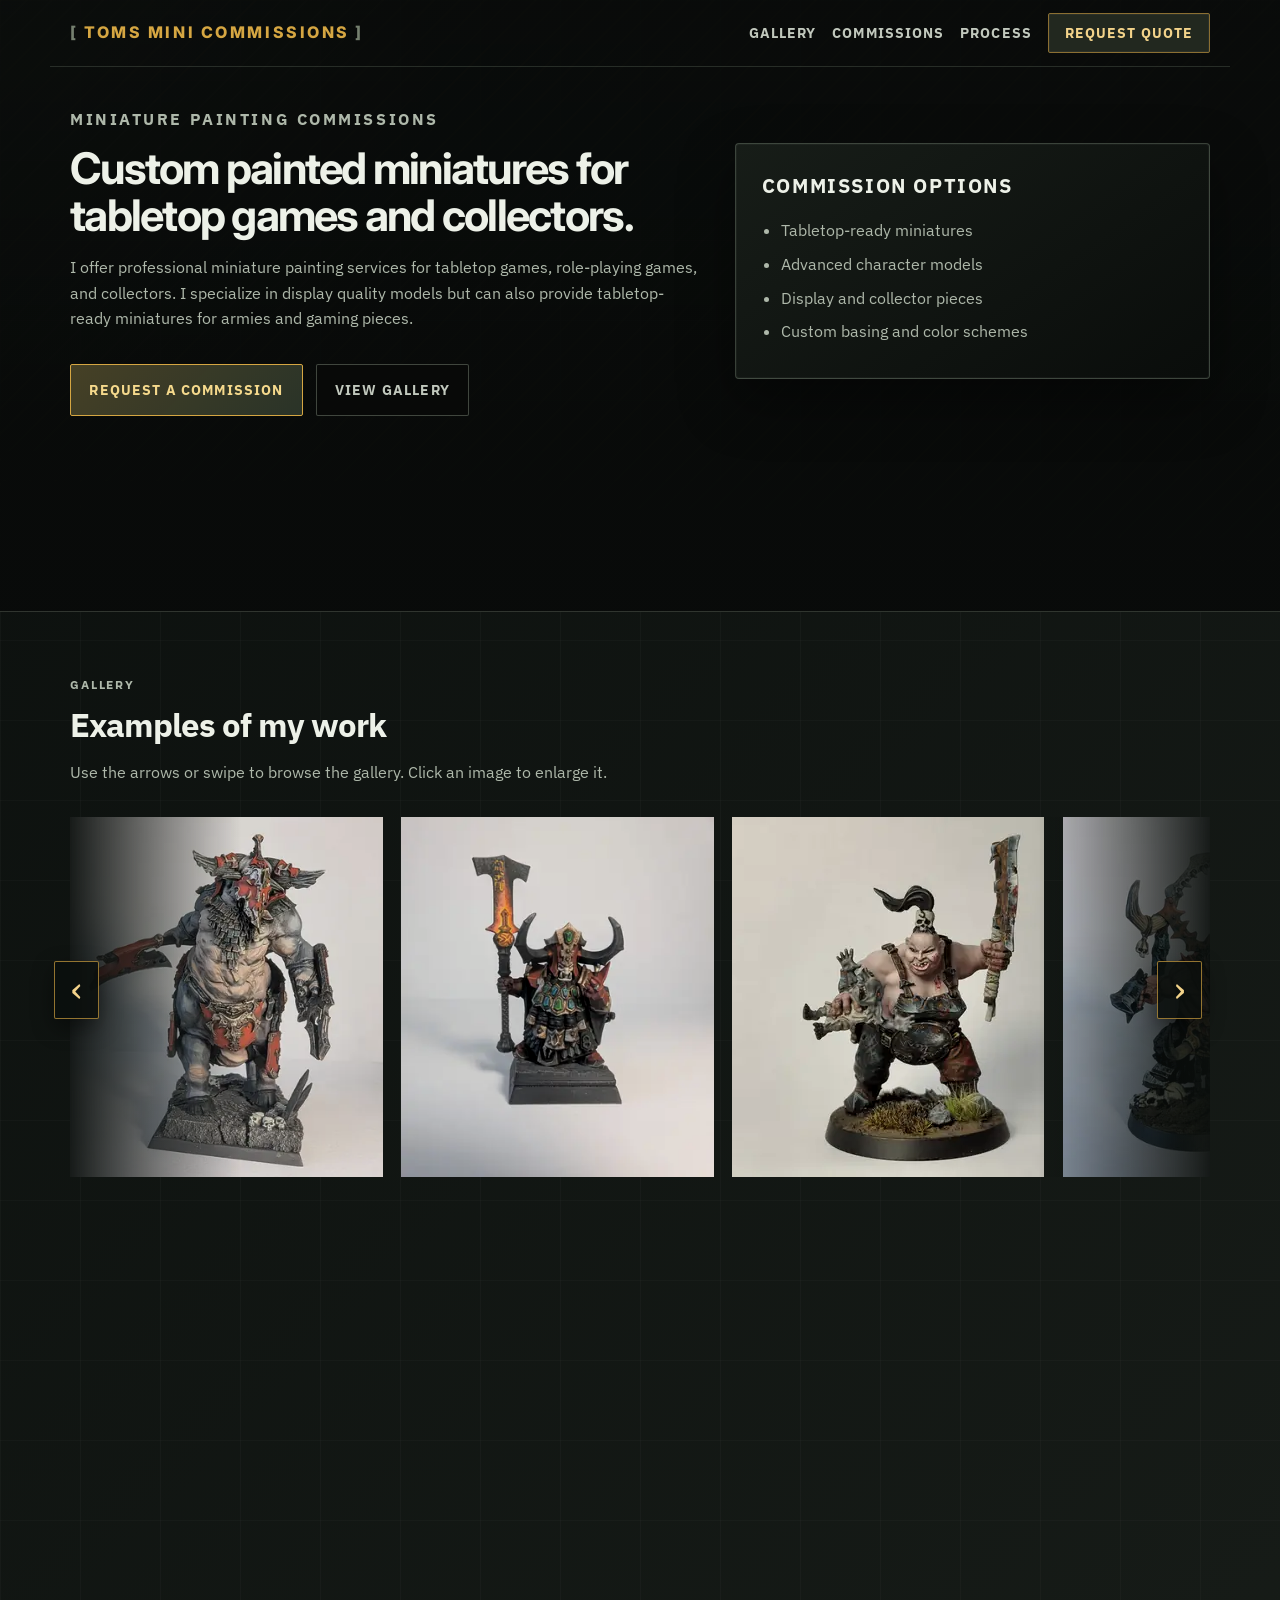
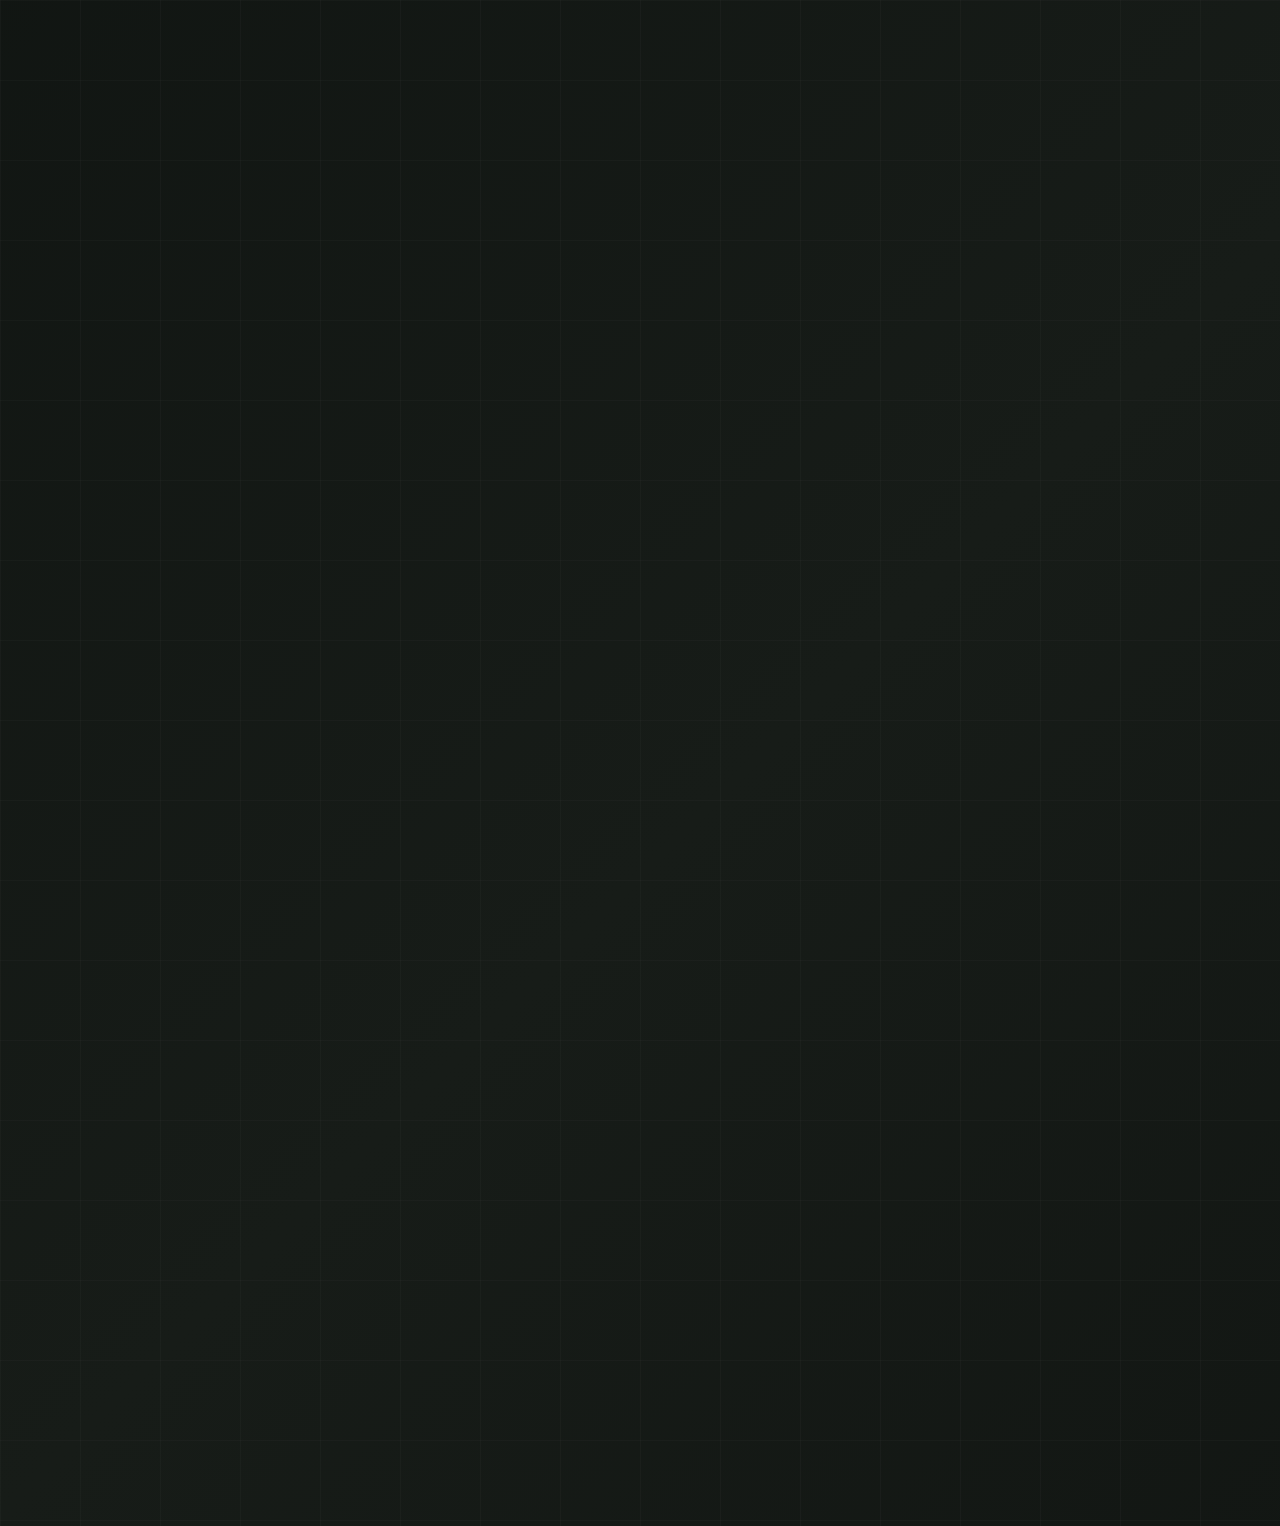
==== commit 155c7c85: "Add files via upload" ====
--- a/docs/miniature-painting-css.html
+++ b/docs/miniature-painting-css.html
@@ -3,11 +3,12 @@
 <head>
   <meta charset="UTF-8">
   <meta name="viewport" content="width=device-width, initial-scale=1.0">
+  <meta name="description" content="Custom miniature painting commissions for tabletop games, role-playing games, and collectors.">
   <title>Miniature Painting Commissions</title>
 
   <link rel="preconnect" href="https://fonts.googleapis.com">
   <link rel="preconnect" href="https://fonts.gstatic.com" crossorigin>
-  <link href="https://fonts.googleapis.com/css2?family=IBM+Plex+Sans:wght@400;500;600;700&family=Inter:wght@400;500;600;700;800&display=swap" rel="stylesheet">
+  <link href="https://fonts.googleapis.com/css2?family=IBM+Plex+Sans:wght@400;700&family=Inter:wght@700;800&display=swap" rel="stylesheet">
 
   <link rel="stylesheet" href="miniature-style.css">
 </head>
@@ -57,112 +58,110 @@
         <p class="eyebrow">Gallery</p>
         <h2>Examples of my work</h2>
         <p>
-          The gallery uses smaller preview images for faster loading. Clicking an image opens
-          a larger version in a lightbox.
-        </p>
-      </div>
-
-      <div class="gallery-grid">
-        <figure>
-          <a
-            class="gallery-item"
-            href="img/Bull_Centaur.jpeg"
-            data-large="img/Bull_Centaur.jpeg"
-            data-caption="Bull Centaur"
+          Use the arrows or swipe to browse the gallery. Click an image to enlarge it.
+        </p>
+      </div>
+
+      <div class="gallery-carousel" aria-label="Miniature painting gallery">
+        <button
+          class="gallery-arrow gallery-arrow-left"
+          type="button"
+          aria-label="Show previous gallery image"
+        >&#8249;</button>
+
+        <div class="gallery-viewport">
+          <div class="gallery-track">
+        <figure class="gallery-slide">
+          <a
+            class="gallery-item"
+            href="img/Bull_Centaur-large.webp"
+            data-large="img/Bull_Centaur-large.webp"
             aria-label="View the Bull Centaur in full size"
           >
             <img
               src="img/Bull_Centaur-480.webp"
               srcset="img/Bull_Centaur-480.webp 480w, img/Bull_Centaur-960.webp 960w"
-              sizes="(max-width: 680px) calc(100vw - 2.5rem), (max-width: 900px) calc((100vw - 3.65rem) / 2), 380px"
+              sizes="(max-width: 680px) calc(66.67vw - 1.93rem), (max-width: 900px) calc(40vw - 1.69rem), (max-width: 1180px) calc(28.57vw - 1.54rem), 315px"
               alt="Painted Bull Centaur miniature with red and black armor"
               width="1592"
               height="2048"
-              loading="lazy"
-              decoding="async"
-            >
-          </a>
-          <figcaption>Bull Centaur</figcaption>
-        </figure>
-
-        <figure>
-          <a
-            class="gallery-item"
-            href="img/Chaos_Dwarf_Castellan.jpeg"
-            data-large="img/Chaos_Dwarf_Castellan.jpeg"
-            data-caption="Chaos Dwarf Castellan"
+              loading="eager"
+              decoding="async"
+            >
+          </a>
+        </figure>
+
+        <figure class="gallery-slide">
+          <a
+            class="gallery-item"
+            href="img/Chaos_Dwarf_Castellan-large.webp"
+            data-large="img/Chaos_Dwarf_Castellan-large.webp"
             aria-label="View the Chaos Dwarf Castellan in full size"
           >
             <img
               src="img/Chaos_Dwarf_Castellan-480.webp"
               srcset="img/Chaos_Dwarf_Castellan-480.webp 480w, img/Chaos_Dwarf_Castellan-960.webp 960w"
-              sizes="(max-width: 680px) calc(100vw - 2.5rem), (max-width: 900px) calc((100vw - 3.65rem) / 2), 380px"
+              sizes="(max-width: 680px) calc(66.67vw - 1.93rem), (max-width: 900px) calc(40vw - 1.69rem), (max-width: 1180px) calc(28.57vw - 1.54rem), 315px"
               alt="Painted Chaos Dwarf Castellan miniature holding a glowing runic weapon"
               width="3072"
               height="4080"
-              loading="lazy"
-              decoding="async"
-            >
-          </a>
-          <figcaption>Chaos Dwarf Castellan</figcaption>
-        </figure>
-
-        <figure>
-          <a
-            class="gallery-item"
-            href="img/Female_Ogre_Gnoblar.jpeg"
-            data-large="img/Female_Ogre_Gnoblar.jpeg"
-            data-caption="Female Ogre &amp; Gnoblar"
+              loading="eager"
+              decoding="async"
+            >
+          </a>
+        </figure>
+
+        <figure class="gallery-slide">
+          <a
+            class="gallery-item"
+            href="img/Female_Ogre_Gnoblar-large.webp"
+            data-large="img/Female_Ogre_Gnoblar-large.webp"
             aria-label="View the Female Ogre and Gnoblar in full size"
           >
             <img
               src="img/Female_Ogre_Gnoblar-480.webp"
               srcset="img/Female_Ogre_Gnoblar-480.webp 480w, img/Female_Ogre_Gnoblar-960.webp 960w"
-              sizes="(max-width: 680px) calc(100vw - 2.5rem), (max-width: 900px) calc((100vw - 3.65rem) / 2), 380px"
+              sizes="(max-width: 680px) calc(66.67vw - 1.93rem), (max-width: 900px) calc(40vw - 1.69rem), (max-width: 1180px) calc(28.57vw - 1.54rem), 315px"
               alt="Painted female ogre miniature holding a gnoblar"
               width="2048"
               height="1536"
-              loading="lazy"
-              decoding="async"
-            >
-          </a>
-          <figcaption>Female Ogre &amp; Gnoblar</figcaption>
-        </figure>
-
-        <figure>
-          <a
-            class="gallery-item"
-            href="img/Ogre_Captain.jpeg"
-            data-large="img/Ogre_Captain.jpeg"
-            data-caption="Ogre Captain"
+              loading="eager"
+              decoding="async"
+            >
+          </a>
+        </figure>
+
+        <figure class="gallery-slide">
+          <a
+            class="gallery-item"
+            href="img/Ogre_Captain-large.webp"
+            data-large="img/Ogre_Captain-large.webp"
             aria-label="View the Ogre Captain in full size"
           >
             <img
               src="img/Ogre_Captain-480.webp"
               srcset="img/Ogre_Captain-480.webp 480w, img/Ogre_Captain-960.webp 960w"
-              sizes="(max-width: 680px) calc(100vw - 2.5rem), (max-width: 900px) calc((100vw - 3.65rem) / 2), 380px"
+              sizes="(max-width: 680px) calc(66.67vw - 1.93rem), (max-width: 900px) calc(40vw - 1.69rem), (max-width: 1180px) calc(28.57vw - 1.54rem), 315px"
               alt="Painted Ogre Captain miniature with a horned trophy frame and sword"
               width="2662"
               height="3405"
-              loading="lazy"
-              decoding="async"
-            >
-          </a>
-          <figcaption>Ogre Captain</figcaption>
-        </figure>
-
-        <figure>
-          <a
-            class="gallery-item"
-            href="img/Ogre_Cloth_Close_Up.jpeg"
-            data-large="img/Ogre_Cloth_Close_Up.jpeg"
-            data-caption="Ogre Cloth Detail"
+              loading="eager"
+              decoding="async"
+            >
+          </a>
+        </figure>
+
+        <figure class="gallery-slide">
+          <a
+            class="gallery-item"
+            href="img/Ogre_Cloth_Close_Up-large.webp"
+            data-large="img/Ogre_Cloth_Close_Up-large.webp"
             aria-label="View the Ogre cloth detail in full size"
           >
             <img
               src="img/Ogre_Cloth_Close_Up-480.webp"
               srcset="img/Ogre_Cloth_Close_Up-480.webp 480w, img/Ogre_Cloth_Close_Up-960.webp 960w"
-              sizes="(max-width: 680px) calc(100vw - 2.5rem), (max-width: 900px) calc((100vw - 3.65rem) / 2), 380px"
+              sizes="(max-width: 680px) calc(66.67vw - 1.93rem), (max-width: 900px) calc(40vw - 1.69rem), (max-width: 1180px) calc(28.57vw - 1.54rem), 315px"
               alt="Close-up of red and black painted cloth on an ogre miniature"
               width="2048"
               height="1701"
@@ -170,21 +169,19 @@
               decoding="async"
             >
           </a>
-          <figcaption>Ogre Cloth Detail</figcaption>
-        </figure>
-
-        <figure>
-          <a
-            class="gallery-item"
-            href="img/Wood_Elf_Ranger.jpeg"
-            data-large="img/Wood_Elf_Ranger.jpeg"
-            data-caption="Wood Elf Ranger"
+        </figure>
+
+        <figure class="gallery-slide">
+          <a
+            class="gallery-item"
+            href="img/Wood_Elf_Ranger-large.webp"
+            data-large="img/Wood_Elf_Ranger-large.webp"
             aria-label="View the Wood Elf Ranger in full size"
           >
             <img
               src="img/Wood_Elf_Ranger-480.webp"
               srcset="img/Wood_Elf_Ranger-480.webp 480w, img/Wood_Elf_Ranger-960.webp 960w"
-              sizes="(max-width: 680px) calc(100vw - 2.5rem), (max-width: 900px) calc((100vw - 3.65rem) / 2), 380px"
+              sizes="(max-width: 680px) calc(66.67vw - 1.93rem), (max-width: 900px) calc(40vw - 1.69rem), (max-width: 1180px) calc(28.57vw - 1.54rem), 315px"
               alt="Painted Wood Elf Ranger miniature drawing a bow"
               width="1536"
               height="2048"
@@ -192,8 +189,17 @@
               decoding="async"
             >
           </a>
-          <figcaption>Wood Elf Ranger</figcaption>
-        </figure>
+        </figure>
+          </div>
+        </div>
+
+        <button
+          class="gallery-arrow gallery-arrow-right"
+          type="button"
+          aria-label="Show next gallery image"
+        >&#8250;</button>
+
+        <p class="gallery-status" aria-live="polite" aria-atomic="true"></p>
       </div>
     </section>
 
@@ -339,7 +345,7 @@
     id="lightbox"
     role="dialog"
     aria-modal="true"
-    aria-labelledby="lightbox-caption"
+    aria-label="Enlarged gallery image"
     aria-hidden="true"
   >
     <div class="lightbox-panel">
@@ -348,11 +354,10 @@
         <img id="lightbox-image" src="" alt="">
         <span class="lightbox-loading" id="lightbox-loading" role="status">Loading high-resolution image…</span>
       </div>
-      <p class="lightbox-caption" id="lightbox-caption"></p>
     </div>
   </div>
 
-  <script src="lightbox.js"></script>
-  <script src="contact-form.js"></script>
+  <script src="lightbox.js" defer></script>
+  <script src="contact-form.js" defer></script>
 </body>
 </html>
--- a/docs/miniature-style.css
+++ b/docs/miniature-style.css
@@ -1,4 +1,4 @@
-* {
+* {
   box-sizing: border-box;
 }
 
@@ -246,65 +246,151 @@
   color: #aeb8aa;
 }
 
-.gallery-grid {
-  display: grid;
-  grid-template-columns: repeat(3, 1fr);
-  gap: 1.15rem;
-}
-
-figure {
-  margin: 0;
-  background:
-    linear-gradient(145deg, #171c18, #0d100e);
-  border: 1px solid rgba(148, 163, 143, 0.32);
-  border-radius: 4px;
-  overflow: hidden;
-  box-shadow:
-    0 16px 34px rgba(0, 0, 0, 0.42),
-    inset 0 0 0 1px rgba(255, 255, 255, 0.03);
-}
-
-.gallery-item {
-  display: block;
-  width: 100%;
-  padding: 0;
-  border: 0;
-  background: none;
-  cursor: pointer;
+.gallery-carousel {
+  --gallery-gap: 1.15rem;
+  --gallery-slide-width: calc(28.5714% - 0.8214rem);
+  position: relative;
+}
+
+.gallery-viewport {
+  position: relative;
   overflow: hidden;
-  text-decoration: none;
+  touch-action: pan-y;
+  contain: layout paint;
+  isolation: isolate;
+}
+
+.gallery-viewport::before {
+  content: "";
+  position: absolute;
+  z-index: 2;
+  top: 0;
+  left: 0;
+  bottom: 0;
+  width: 15%;
+  pointer-events: none;
+  background: linear-gradient(
+    90deg,
+    rgba(11, 15, 13, 0.94),
+    transparent
+  );
+}
+
+.gallery-viewport::after {
+  content: "";
+  position: absolute;
+  z-index: 2;
+  top: 0;
+  right: 0;
+  bottom: 0;
+  width: 15%;
+  pointer-events: none;
+  background: linear-gradient(90deg, transparent, rgba(11, 15, 13, 0.94));
+}
+
+.gallery-track {
+  display: flex;
+  align-items: flex-start;
+  gap: var(--gallery-gap);
+  transform: translate3d(0, 0, 0);
 }
 
+.gallery-track.is-moving {
+  pointer-events: none;
+  will-change: transform;
+}
+
+.gallery-slide {
+  flex: 0 0 var(--gallery-slide-width);
+  margin: 0;
+  min-width: 0;
+}
+
+.gallery-item {
+  display: block;
+  max-width: 100%;
+  padding: 0;
+  border: 0;
+  background: none;
+  cursor: pointer;
+  overflow: hidden;
+  text-decoration: none;
+}
+
 .gallery-item img {
-  width: 100%;
-  height: 330px;
-  object-fit: contain;
-  display: block;
-  background: #d4d2ca;
-  filter: saturate(0.9) contrast(1.1) brightness(0.9);
-  transition: transform 0.25s ease, filter 0.25s ease;
-}
-
-.gallery-item:focus-visible {
-  outline: 2px solid #d5a642;
-  outline-offset: -2px;
-}
+  width: 100%;
+  height: 360px;
+  display: block;
+  object-fit: cover;
+  object-position: center;
+  backface-visibility: hidden;
+  filter: saturate(0.9) contrast(1.1) brightness(0.9);
+  transition: transform 0.25s ease, filter 0.25s ease;
+}
+
+.gallery-item:focus-visible,
+.gallery-arrow:focus-visible {
+  outline: 2px solid #d5a642;
+  outline-offset: 3px;
+}
 
 .gallery-item:hover img {
   transform: scale(1.04);
   filter: saturate(1.05) contrast(1.18) brightness(1);
 }
 
-figcaption {
-  padding: 0.85rem 1rem;
-  color: #d5a642;
-  background:
-    linear-gradient(90deg, #0b0f0d, #171c18);
-  border-top: 1px solid rgba(148, 163, 143, 0.25);
-  font-weight: 800;
-  font-size: 0.85rem;
-  letter-spacing: 0.08em;
-  text-transform: uppercase;
+.gallery-arrow {
+  position: absolute;
+  z-index: 3;
+  top: clamp(5rem, 12vw, 9rem);
+  width: 2.8rem;
+  height: 3.6rem;
+  display: grid;
+  place-items: center;
+  padding: 0 0 0.2rem;
+  border: 1px solid rgba(213, 166, 66, 0.68);
+  border-radius: 2px;
+  background: rgba(11, 15, 13, 0.88);
+  color: #f3d38a;
+  box-shadow: 0 8px 22px rgba(0, 0, 0, 0.45);
+  font: inherit;
+  font-size: 2.3rem;
+  line-height: 1;
+  cursor: pointer;
+  transition: background 0.2s ease, border-color 0.2s ease, transform 0.2s ease;
+}
+
+.gallery-arrow:hover {
+  background: #22281f;
+  border-color: #f3d38a;
+}
+
+.gallery-arrow-left {
+  left: -1rem;
+}
+
+.gallery-arrow-left:hover {
+  transform: translateX(-2px);
+}
+
+.gallery-arrow-right {
+  right: 0.5rem;
+}
+
+.gallery-arrow-right:hover {
+  transform: translateX(2px);
+}
+
+.gallery-status {
+  position: absolute;
+  width: 1px;
+  height: 1px;
+  padding: 0;
+  margin: -1px;
+  overflow: hidden;
+  clip: rect(0, 0, 0, 0);
+  white-space: nowrap;
+  border: 0;
 }
 
 .commission-grid,
@@ -396,30 +482,30 @@
   gap: 1rem;
 }
 
-.contact-form p {
-  margin: 0 0 1rem;
-}
-
-.contact-form button:disabled {
-  cursor: wait;
-  opacity: 0.65;
-  transform: none;
-}
-
-.form-status {
-  min-height: 1.6rem;
-  margin: 0.85rem 0 0 !important;
-  color: #aeb8aa;
-  font-weight: 700;
-}
-
-.form-status.is-success {
-  color: #9fc98f;
-}
-
-.form-status.is-error {
-  color: #e3a38f;
-}
+.contact-form p {
+  margin: 0 0 1rem;
+}
+
+.contact-form button:disabled {
+  cursor: wait;
+  opacity: 0.65;
+  transform: none;
+}
+
+.form-status {
+  min-height: 1.6rem;
+  margin: 0.85rem 0 0 !important;
+  color: #aeb8aa;
+  font-weight: 700;
+}
+
+.form-status.is-success {
+  color: #9fc98f;
+}
+
+.form-status.is-error {
+  color: #e3a38f;
+}
 
 label {
   display: block;
@@ -467,7 +553,7 @@
   border-top: 1px solid rgba(148, 163, 143, 0.24);
 }
 
-.lightbox {
+.lightbox {
   position: fixed;
   inset: 0;
   display: none;
@@ -475,63 +561,72 @@
   padding: 2rem;
   background: rgba(5, 7, 6, 0.92);
   z-index: 1000;
+}
+
+body.lightbox-open {
+  overflow: hidden;
+}
+
+.lightbox.active {
+  display: grid;
+}
+
+.lightbox-panel {
+  position: relative;
+  width: min(1180px, 94vw);
+  display: grid;
+  justify-items: center;
+}
+
+.lightbox-image-wrap {
+  position: relative;
+  display: grid;
+  place-items: center;
+  min-width: min(70vw, 36rem);
+  min-height: min(70vh, 32rem);
+}
+
+.lightbox img {
+  max-width: min(1100px, 90vw);
+  max-height: 78vh;
+  border-radius: 4px;
+  border: 1px solid rgba(213, 166, 66, 0.45);
+  box-shadow: 0 24px 80px rgba(0, 0, 0, 0.65);
+  content-visibility: auto;
 }
 
-body.lightbox-open {
-  overflow: hidden;
+@supports (content-visibility: auto) {
+  #commissions,
+  #process,
+  #contact {
+    content-visibility: auto;
+  }
+
+  #commissions,
+  #process {
+    contain-intrinsic-block-size: auto 420px;
+  }
+
+  #contact {
+    contain-intrinsic-block-size: auto 760px;
+  }
 }
-
-.lightbox.active {
-  display: grid;
-}
-
-.lightbox-panel {
-  position: relative;
-  width: min(1180px, 94vw);
-  display: grid;
-  justify-items: center;
-}
-
-.lightbox-image-wrap {
-  position: relative;
-  display: grid;
-  place-items: center;
-  min-width: min(70vw, 36rem);
-  min-height: min(70vh, 32rem);
-}
-
-.lightbox img {
-  max-width: min(1100px, 90vw);
-  max-height: 78vh;
-  border-radius: 4px;
-  border: 1px solid rgba(213, 166, 66, 0.45);
-  box-shadow: 0 24px 80px rgba(0, 0, 0, 0.65);
-}
-
-.lightbox-loading {
-  position: absolute;
-  padding: 0.55rem 0.8rem;
-  border: 1px solid rgba(213, 166, 66, 0.45);
-  background: rgba(11, 15, 13, 0.9);
-  color: #f3d38a;
-  font-size: 0.75rem;
-  font-weight: 800;
-  letter-spacing: 0.08em;
-  text-transform: uppercase;
-}
-
-.lightbox-loading[hidden] {
-  display: none;
-}
-
-.lightbox-caption {
-  margin: 0.8rem 0 0;
-  color: #f3d38a;
-  font-size: 0.85rem;
-  font-weight: 800;
-  letter-spacing: 0.1em;
-  text-transform: uppercase;
-}
+
+.lightbox-loading {
+  position: absolute;
+  padding: 0.55rem 0.8rem;
+  border: 1px solid rgba(213, 166, 66, 0.45);
+  background: rgba(11, 15, 13, 0.9);
+  color: #f3d38a;
+  font-size: 0.75rem;
+  font-weight: 800;
+  letter-spacing: 0.08em;
+  text-transform: uppercase;
+}
+
+.lightbox-loading[hidden] {
+  display: none;
+}
 
 .lightbox-close {
   position: absolute;
@@ -550,7 +645,6 @@
 
 @media (max-width: 900px) {
   .hero,
-  .gallery-grid,
   .commission-grid,
   .process-grid {
     grid-template-columns: 1fr 1fr;
@@ -561,14 +655,13 @@
   }
 }
 
-@media (max-width: 680px) {
+@media (max-width: 680px) {
   .navbar {
     align-items: flex-start;
     flex-direction: column;
   }
 
   .hero,
-  .gallery-grid,
   .commission-grid,
   .process-grid,
   .form-row {
@@ -583,21 +676,56 @@
     min-height: auto;
   }
 
-  .contact-section {
-    padding: 1.25rem;
+  .contact-section {
+    padding: 1.25rem;
+  }
+
+  .gallery-carousel {
+    --gallery-gap: 0.8rem;
+    --gallery-slide-width: calc(66.6667% - 0.2667rem);
+  }
+
+  .gallery-item img {
+  height: 300px;
+  }
+
+  .gallery-arrow {
+    top: clamp(4rem, 26vw, 8rem);
+    width: 2.5rem;
+    height: 3.2rem;
+  }
+
+  .gallery-arrow-left {
+    left: -0.45rem;
+  }
+
+  .gallery-arrow-right {
+    right: 0.2rem;
+  }
+
+  .lightbox {
+    padding: 1rem;
+  }
+
+  .lightbox-image-wrap {
+    min-width: 90vw;
+    min-height: 65vh;
+  }
+}
+
+@media (min-width: 681px) and (max-width: 900px) {
+  .gallery-carousel {
+    --gallery-slide-width: calc(40% - 0.69rem);
+  }
+}
+
+@media (prefers-reduced-motion: reduce) {
+  .gallery-item img,
+  .gallery-arrow {
+    transition-duration: 0.01ms;
   }
 
-  .gallery-item img {
-    height: 72vw;
-    max-height: 430px;
-  }
-
-  .lightbox {
-    padding: 1rem;
-  }
-
-  .lightbox-image-wrap {
-    min-width: 90vw;
-    min-height: 65vh;
+  html {
+    scroll-behavior: auto;
   }
 }
